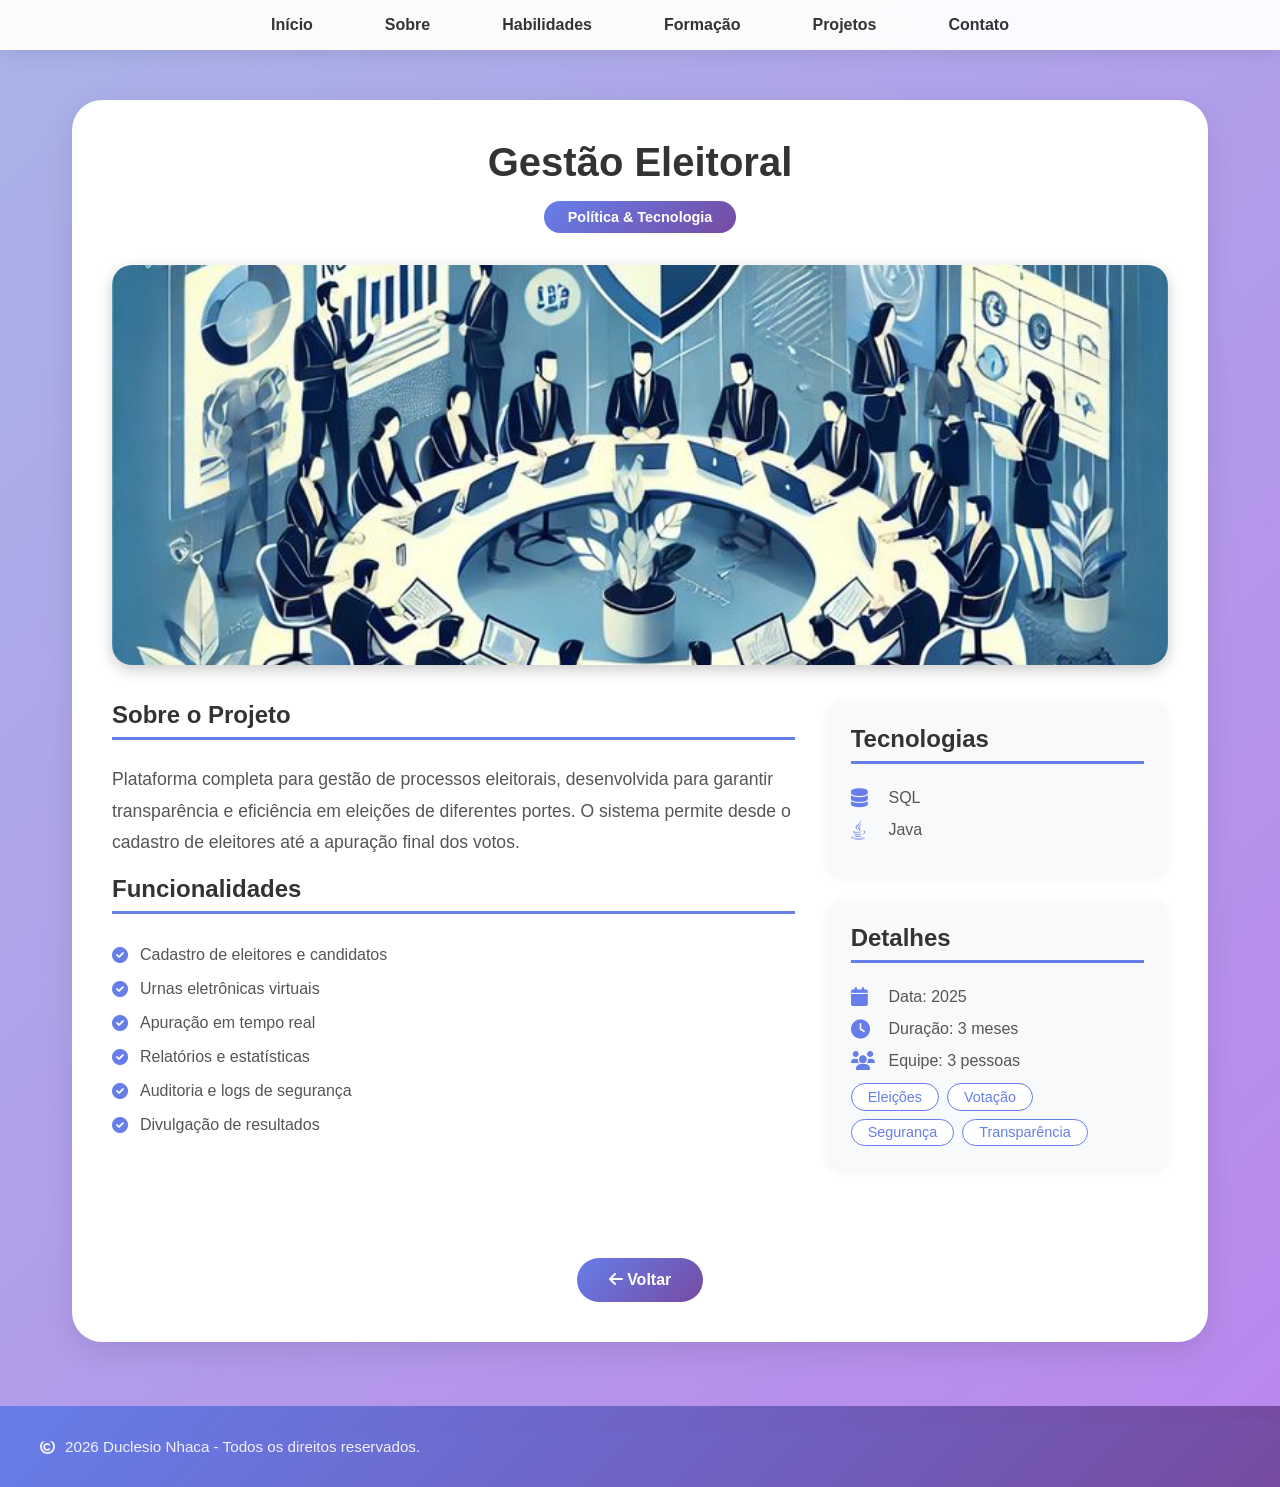
==== projeto-eleitoral.html @ 6b8e03f1 "criado portifolio" ====
<!DOCTYPE html>
<html lang="pt">
<head>
    <meta charset="UTF-8">
    <meta name="viewport" content="width=device-width, initial-scale=1.0">
    <link rel="stylesheet" href="style.css">
    <link rel="stylesheet" href="https://cdnjs.cloudflare.com/ajax/libs/font-awesome/6.0.0/css/all.min.css">
    <title>Gestão Eleitoral - Detalhes do Projeto</title>
</head>
<body>
   
    <div class="menu">
        <ul>
            <li><a href="index.html#home">Início</a></li>
            <li><a href="index.html#sobre">Sobre</a></li>
            <li><a href="index.html#habilidades">Habilidades</a></li>
            <li><a href="index.html#formacao">Formação</a></li>
            <li><a href="index.html#projetos">Projetos</a></li>
            <li><a href="index.html#contato">Contato</a></li>
        </ul>
    </div>

 
    <div class="projeto-container">
        <div class="projeto-card">
          
            <div class="projeto-header">
                <h1>Gestão Eleitoral</h1>
                <span class="projeto-categoria">Política & Tecnologia</span>
            </div>

            
            <img src="sge.jfif" alt="Gestão Eleitoral" class="projeto-imagem-principal">

            
            <div class="projeto-grid">
                
                <div class="projeto-descricao">
                    <h2>Sobre o Projeto</h2>
                    <p>
                        Plataforma completa para gestão de processos eleitorais, 
                        desenvolvida para garantir transparência e eficiência em 
                        eleições de diferentes portes. O sistema permite desde o 
                        cadastro de eleitores até a apuração final dos votos.
                    </p>
                    
                    <h2>Funcionalidades</h2>
                    <ul>
                        <li><i class="fas fa-check-circle"></i> Cadastro de eleitores e candidatos</li>
                        <li><i class="fas fa-check-circle"></i> Urnas eletrônicas virtuais</li>
                        <li><i class="fas fa-check-circle"></i> Apuração em tempo real</li>
                        <li><i class="fas fa-check-circle"></i> Relatórios e estatísticas</li>
                        <li><i class="fas fa-check-circle"></i> Auditoria e logs de segurança</li>
                        <li><i class="fas fa-check-circle"></i> Divulgação de resultados</li>
                    </ul>
                </div>

              
                <div class="projeto-lateral">
                  
                    <div class="projeto-info-card">
                        <h2>Tecnologias</h2>
                        <p><i class="fas fa-database"></i> SQL</p>
                        <p><i class="fab fa-java"></i> Java</p>
                    </div>

                    
                    <div class="projeto-info-card">
                        <h2>Detalhes</h2>
                        <p><i class="fas fa-calendar"></i> Data: 2025</p>
                        <p><i class="fas fa-clock"></i> Duração: 3 meses</p>
                        <p><i class="fas fa-users"></i> Equipe: 3 pessoas</p>
                        <div class="projeto-tags">
                            <span class="projeto-tag">Eleições</span>
                            <span class="projeto-tag">Votação</span>
                            <span class="projeto-tag">Segurança</span>
                            <span class="projeto-tag">Transparência</span>
                        </div>
                    </div>
                </div>
            </div>

          <!--
            <div class="projeto-botoes">
                <a href="#" class="btn-demo"><i class="fas fa-play"></i> Ver Demo</a>
                <a href="#" class="btn-codigo"><i class="fab fa-github"></i> Código Fonte</a>
            </div>
        -->

           
            <div style="text-align: center; margin-top: 2rem;">
    <a href="javascript:history.back()" class="btn-voltar">
        <i class="fas fa-arrow-left"></i> Voltar
    </a>
    
  
   
   
</div>
        </div>
    </div>

   
    <footer class="projeto-footer">
    <div class="rodape-inferior" style="border-top: none; padding-top: 0;">
        <p class="copyright">
            <i class="far fa-copyright"></i> 2026 Duclesio Nhaca - Todos os direitos reservados.
        </p>
    </div>
</footer>
</body>
</html>
---- style.css ----
* {
    margin: 0;
    padding: 0;
    box-sizing: border-box;
    font-family: 'Segoe UI', Tahoma, Geneva, Verdana, sans-serif;
}

html {
    scroll-behavior: smooth;
}

body {
    background: linear-gradient(135deg, #a9b4e7 0%, #ba87ee 100%);
    min-height: 100vh;
    color: #333;
}


.menu {
    background: rgba(255, 255, 255, 0.95);
    padding: 1rem;
    position: fixed;
    width: 100%;
    top: 0;
    z-index: 1000;
    box-shadow: 0 2px 20px rgba(0,0,0,0.1);
    backdrop-filter: blur(10px);
}

.menu ul {
    display: flex;
    justify-content: center;
    list-style: none;
    gap: 2.5rem;
    flex-wrap: wrap;
}

.menu ul li a {
    text-decoration: none;
    color: #333;
    font-weight: 600;
    transition: all 0.3s;
    font-size: 1rem;
    padding: 0.5rem 1rem;
    border-radius: 5px;
}

.menu ul li a:hover {
    color: #667eea;
    background: rgba(102, 126, 234, 0.1);
}


#home {
    text-align: center;
    padding: 4rem 2rem;
    background: rgba(255, 255, 255, 0.1);
    border-radius: 30px;
    backdrop-filter: blur(10px);
    box-shadow: 0 8px 32px rgba(31, 38, 135, 0.37);
    margin: 80px auto 2rem;
    max-width: 1200px;
    border: 1px solid rgba(255, 255, 255, 0.18);
    color: white;
}

.minha-foto {
    width: 250px;
    height: 250px;
    border-radius: 50%;
    object-fit: cover;
    border: 4px solid white;
    box-shadow: 0 0 30px rgba(0,0,0,0.3);
    margin-bottom: 1.5rem;
    transition: transform 0.3s;
}

.minha-foto:hover {
    transform: scale(1.05);
}

#home h1 {
    font-size: 2.8rem;
    margin-bottom: 0.5rem;
    font-weight: 700;
}

#home h2 {
    font-size: 1.8rem;
    font-weight: 400;
    opacity: 0.95;
}


main {
    max-width: 1200px;
    margin: 0 auto;
    padding: 0 2rem;
}


.secao {
    background: white;
    border-radius: 20px;
    padding: 2.5rem;
    margin-bottom: 2rem;
    box-shadow: 0 10px 30px rgba(0,0,0,0.1);
    transition: all 0.3s;
    border: 1px solid rgba(255,255,255,0.1);
}

.secao:hover {
    transform: translateY(-5px);
    box-shadow: 0 15px 40px rgba(0,0,0,0.15);
}

.secao h2 {
    font-size: 2.2rem;
    margin-bottom: 1.8rem;
    color: #333;
    border-bottom: 4px solid #667eea;
    padding-bottom: 0.5rem;
    display: inline-block;
}


#sobre p {
    font-size: 1.15rem;
    line-height: 1.9;
    color: #242222;
}


#projetos {
    background: linear-gradient(135deg, #667eea 0%, #764ba2 100%);
    color: white;
}

#projetos h2 {
    color: white;
    border-bottom-color: white;
}

.container-projetos {
    display: grid;
    grid-template-columns: repeat(auto-fit, minmax(300px, 1fr));
    gap: 2rem;
    margin-top: 2rem;
}

.card-projeto {
    background: rgba(255, 255, 255, 0.1);
    border-radius: 15px;
    overflow: hidden;
    transition: all 0.3s;
    border: 1px solid rgba(255,255,255,0.2);
}

.card-projeto:hover {
    transform: translateY(-10px);
    background: rgba(255, 255, 255, 0.2);
}

.img-projeto {
    width: 100%;
    height: 200px;
    object-fit: cover;
}

.card-projeto div {
    padding: 1.5rem;
}

.card-projeto p {
    color: white;
    font-size: 1rem;
    margin-bottom: 1rem;
}

.card-projeto strong {
    color: white;
    font-weight: 600;
}

.btn-projeto {
    background: white;
    color: #667eea;
    border: none;
    padding: 0.7rem 1.5rem;
    border-radius: 25px;
    font-weight: 600;
    cursor: pointer;
    transition: all 0.3s;
    width: 100%;
    font-size: 1rem;
}

.btn-projeto:hover {
    background: #667eea;
    color: white;
    transform: scale(1.05);
}


.lista-habilidades {
    display: grid;
    grid-template-columns: repeat(auto-fit, minmax(150px, 1fr));
    gap: 1rem;
    list-style: none;
}

.lista-habilidades li {
    background: linear-gradient(135deg, #667eea 0%, #764ba2 100%);
    color: white;
    padding: 1rem;
    border-radius: 10px;
    text-align: center;
    font-weight: 600;
    font-size: 1.1rem;
    transition: all 0.3s;
    box-shadow: 0 5px 15px rgba(102, 126, 234, 0.3);
}

.lista-habilidades li:hover {
    transform: scale(1.05);
    box-shadow: 0 8px 25px rgba(102, 126, 234, 0.4);
}


.item-formacao {
    font-size: 1.2rem;
    color: #555;
    background: #f8f9fa;
    padding: 1rem;
    border-radius: 10px;
    border-left: 4px solid #667eea;
    margin-bottom: 1rem;
}

/* ===== CONTATO ===== */
#contato {
    background: linear-gradient(135deg, #667eea 0%, #764ba2 100%);
    color: white;
}

#contato h2 {
    color: white;
    border-bottom-color: white;
}

form {
    max-width: 600px;
    margin: 0 auto;
}

.form-grupo {
    margin-bottom: 1.5rem;
}

label {
    display: block;
    margin-bottom: 0.5rem;
    font-weight: 500;
    color: white;
}

input, textarea {
    width: 100%;
    padding: 1rem;
    border: 2px solid rgba(255,255,255,0.1);
    border-radius: 10px;
    font-size: 1rem;
    transition: all 0.3s;
    background: rgba(255,255,255,0.9);
}

input:focus, textarea:focus {
    outline: none;
    border-color: white;
    box-shadow: 0 0 0 3px rgba(255,255,255,0.3);
}

textarea {
    min-height: 120px;
    resize: vertical;
}

.container-botao {
    text-align: center;
}

.btn-enviar {
    background: white;
    color: #667eea;
    border: none;
    padding: 1rem 3rem;
    border-radius: 30px;
    font-weight: 600;
    font-size: 1.1rem;
    cursor: pointer;
    transition: all 0.3s;
    box-shadow: 0 5px 15px rgba(0,0,0,0.2);
}

.btn-enviar:hover {
    background: #f8f9fa;
    transform: scale(1.05);
    box-shadow: 0 8px 25px rgba(0,0,0,0.3);
}


footer {
    background: linear-gradient(135deg, #667eea 0%, #764ba2 100%);
    padding: 4rem 2rem 2rem;
    margin-top: 4rem;
    color: white;
    position: relative;
    overflow: hidden;
}


footer::before {
    content: '';
    position: absolute;
    top: 0;
    left: 0;
    right: 0;
    height: 50px;
    background: linear-gradient(135deg, #667eea 0%, #764ba2 100%);
    transform: skewY(-1deg) translateY(-25px);
}

footer h2 {
    text-align: center;
    font-size: 2.5rem;
    margin-bottom: 3rem;
    color: white;
    position: relative;
    display: inline-block;
    left: 50%;
    transform: translateX(-50%);
    text-shadow: 2px 2px 4px rgba(0,0,0,0.2);
}

footer h2::after {
    content: '';
    position: absolute;
    bottom: -10px;
    left: 50%;
    transform: translateX(-50%);
    width: 80px;
    height: 4px;
    background: white;
    border-radius: 2px;
}


.cards-sociais {
    display: grid;
    grid-template-columns: repeat(auto-fit, minmax(280px, 1fr));
    gap: 1.5rem;
    max-width: 1200px;
    margin: 0 auto 3rem;
    padding: 0 1rem;
}

.card-social {
    background: rgba(255, 255, 255, 0.1);
    backdrop-filter: blur(10px);
    border: 1px solid rgba(255, 255, 255, 0.2);
    border-radius: 15px;
    padding: 1.2rem;
    text-decoration: none;
    color: white;
    display: flex;
    align-items: center;
    gap: 1rem;
    position: relative;
    transition: all 0.3s ease;
    overflow: hidden;
}

.card-social::before {
    content: '';
    position: absolute;
    top: 0;
    left: 0;
    width: 100%;
    height: 100%;
    background: linear-gradient(45deg, transparent, rgba(255, 255, 255, 0.1), transparent);
    transform: translateX(-100%);
    transition: transform 0.6s;
}

.card-social:hover {
    transform: translateY(-5px);
    box-shadow: 0 15px 30px rgba(0, 0, 0, 0.3);
}

.card-social:hover::before {
    transform: translateX(100%);
}


.card-social.email:hover { background: linear-gradient(135deg, #D44638, #B23121); }
.card-social.whatsapp:hover { background: linear-gradient(135deg, #25D366, #128C7E); }
.card-social.linkedin:hover { background: linear-gradient(135deg, #0077B5, #005582); }
.card-social.github:hover { background: linear-gradient(135deg, #333, #24292e); }
.card-social.facebook:hover { background: linear-gradient(135deg, #1877F2, #0D5AB9); }
.card-social.instagram:hover { background: linear-gradient(135deg, #E4405F, #D42F7C, #833AB4); }

.icone-social {
    width: 50px;
    height: 50px;
    background: rgba(255, 255, 255, 0.2);
    border-radius: 50%;
    display: flex;
    align-items: center;
    justify-content: center;
    font-size: 1.5rem;
    transition: all 0.3s;
    flex-shrink: 0;
}

.card-social:hover .icone-social {
    transform: scale(1.1);
    background: white;
    color: #667eea;
}

.info-social {
    flex: 1;
    min-width: 0;
}

.info-social h3 {
    font-size: 1.2rem;
    margin-bottom: 0.2rem;
    font-weight: 600;
    white-space: nowrap;
    overflow: hidden;
    text-overflow: ellipsis;
}

.info-social p {
    font-size: 0.85rem;
    opacity: 0.9;
    white-space: nowrap;
    overflow: hidden;
    text-overflow: ellipsis;
}

.seta-social {
    width: 30px;
    height: 30px;
    background: rgba(255, 255, 255, 0.2);
    border-radius: 50%;
    display: flex;
    align-items: center;
    justify-content: center;
    transition: all 0.3s;
    flex-shrink: 0;
}

.card-social:hover .seta-social {
    background: white;
    color: #667eea;
    transform: translateX(5px);
}


.info-contato-simples {
    display: flex;
    justify-content: center;
    gap: 2rem;
    flex-wrap: wrap;
    margin-bottom: 2rem;
    padding: 1.5rem;
    background: rgba(255, 255, 255, 0.1);
    border-radius: 50px;
    backdrop-filter: blur(10px);
    max-width: 800px;
    margin-left: auto;
    margin-right: auto;
}

.item-contato {
    display: flex;
    align-items: center;
    gap: 0.8rem;
    color: white;
    font-size: 1rem;
}

.item-contato i {
    font-size: 1.2rem;
    width: 24px;
    text-align: center;
}


.links-rapidos {
    display: flex;
    justify-content: center;
    gap: 2rem;
    flex-wrap: wrap;
    margin-bottom: 2rem;
}

.link-rapido {
    color: white;
    text-decoration: none;
    font-weight: 500;
    padding: 0.5rem 1rem;
    border-radius: 25px;
    transition: all 0.3s;
    position: relative;
}

.link-rapido::after {
    content: '';
    position: absolute;
    bottom: 0;
    left: 50%;
    transform: translateX(-50%);
    width: 0;
    height: 2px;
    background: white;
    transition: width 0.3s;
}

.link-rapido:hover {
    background: rgba(255, 255, 255, 0.1);
}

.link-rapido:hover::after {
    width: 80%;
}


.rodape-inferior {
    border-top: 1px solid rgba(255, 255, 255, 0.2);
    padding-top: 2rem;
    display: flex;
    justify-content: space-between;
    align-items: center;
    flex-wrap: wrap;
    gap: 1rem;
    max-width: 1200px;
    margin: 0 auto;
}

.copyright {
    color: rgba(255, 255, 255, 0.8);
    font-size: 0.95rem;
}

.copyright i {
    margin-right: 0.3rem;
}

.sociais-mini {
    display: flex;
    gap: 0.8rem;
}

.mini-social {
    width: 40px;
    height: 40px;
    background: rgba(255, 255, 255, 0.1);
    border-radius: 50%;
    display: flex;
    align-items: center;
    justify-content: center;
    color: white;
    text-decoration: none;
    transition: all 0.3s;
    border: 1px solid rgba(255, 255, 255, 0.2);
    font-size: 1.1rem;
    position: relative;
}

.mini-social:hover {
    background: white;
    color: #667eea;
    transform: translateY(-3px);
}


.mini-social::before {
    content: attr(title);
    position: absolute;
    bottom: 100%;
    left: 50%;
    transform: translateX(-50%) translateY(-10px);
    background: rgba(0, 0, 0, 0.8);
    color: white;
    padding: 0.5rem 1rem;
    border-radius: 5px;
    font-size: 0.8rem;
    white-space: nowrap;
    opacity: 0;
    visibility: hidden;
    transition: all 0.3s;
    pointer-events: none;
}

.mini-social::after {
    content: '';
    position: absolute;
    bottom: 100%;
    left: 50%;
    transform: translateX(-50%) translateY(5px);
    border-width: 5px;
    border-style: solid;
    border-color: rgba(0, 0, 0, 0.8) transparent transparent transparent;
    opacity: 0;
    visibility: hidden;
    transition: all 0.3s;
}

.mini-social:hover::before,
.mini-social:hover::after {
    opacity: 1;
    visibility: visible;
    transform: translateX(-50%) translateY(0);
}


@keyframes fadeIn {
    from {
        opacity: 0;
        transform: translateY(20px);
    }
    to {
        opacity: 1;
        transform: translateY(0);
    }
}

.secao {
    animation: fadeIn 0.6s ease-out;
}


@media (max-width: 768px) {
    .menu ul {
        gap: 1rem;
    }
    
    .menu ul li a {
        font-size: 0.9rem;
        padding: 0.3rem 0.5rem;
    }
    
    #home h1 {
        font-size: 2rem;
    }
    
    #home h2 {
        font-size: 1.3rem;
    }
    
    .minha-foto {
        width: 180px;
        height: 180px;
    }
    
    .secao {
        padding: 1.5rem;
    }
    
    .secao h2 {
        font-size: 1.8rem;
    }
    
    .lista-habilidades {
        grid-template-columns: repeat(2, 1fr);
    }
    
    footer h2 {
        font-size: 2rem;
        margin-bottom: 2rem;
    }

    .cards-sociais {
        grid-template-columns: 1fr;
    }

    .info-contato-simples {
        flex-direction: column;
        align-items: center;
        gap: 1rem;
        border-radius: 20px;
        padding: 1.5rem;
    }

    .item-contato {
        width: 100%;
        justify-content: center;
    }

    .links-rapidos {
        gap: 1rem;
    }

    .link-rapido {
        font-size: 0.9rem;
        padding: 0.4rem 0.8rem;
    }

    .rodape-inferior {
        flex-direction: column;
        text-align: center;
    }
}


@media (max-width: 480px) {
    .menu ul {
        gap: 0.5rem;
    }
    
    .menu ul li a {
        font-size: 0.8rem;
        padding: 0.2rem 0.4rem;
    }
    
    #home {
        padding: 2rem 1rem;
    }
    
    #home h1 {
        font-size: 1.6rem;
    }
    
    #home h2 {
        font-size: 1.1rem;
    }
    
    .minha-foto {
        width: 140px;
        height: 140px;
    }
    
    .container-projetos {
        grid-template-columns: 1fr;
    }
    
    .lista-habilidades {
        grid-template-columns: 1fr;
    }
    
    footer {
        padding: 3rem 1rem 1.5rem;
    }

    .card-social {
        padding: 1rem;
    }

    .icone-social {
        width: 45px;
        height: 45px;
        font-size: 1.3rem;
    }

    .info-social h3 {
        font-size: 1.1rem;
    }

    .info-social p {
        font-size: 0.8rem;
    }

    .links-rapidos {
        flex-direction: column;
        align-items: center;
        gap: 0.5rem;
    }

    .link-rapido {
        width: 100%;
        text-align: center;
        padding: 0.6rem;
        background: rgba(255, 255, 255, 0.1);
        border-radius: 25px;
    }

    .link-rapido::after {
        display: none;
    }

    .sociais-mini {
        justify-content: center;
        flex-wrap: wrap;
    }
}



/*Style para os progetos*/
.projeto-container {
    max-width: 1200px;
    margin: 100px auto 2rem;
    padding: 0 2rem;
}


.projeto-card {
    background: white;
    border-radius: 30px;
    padding: 2.5rem;
    box-shadow: 0 10px 30px rgba(0,0,0,0.1);
}


.projeto-header {
    text-align: center;
    margin-bottom: 2rem;
}

.projeto-header h1 {
    font-size: 2.5rem;
    color: #333;
    margin-bottom: 1rem;
}

.projeto-categoria {
    background: linear-gradient(135deg, #667eea 0%, #764ba2 100%);
    color: white;
    padding: 0.5rem 1.5rem;
    border-radius: 25px;
    display: inline-block;
    font-weight: 600;
    font-size: 0.9rem;
}


.projeto-imagem-principal {
    width: 100%;
    max-height: 400px;
    object-fit: cover;
    border-radius: 20px;
    margin-bottom: 2rem;
    box-shadow: 0 5px 15px rgba(0,0,0,0.2);
}


.projeto-grid {
    display: grid;
    grid-template-columns: 2fr 1fr;
    gap: 2rem;
    margin-bottom: 2rem;
}


.projeto-descricao h2,
.projeto-lateral h2 {
    font-size: 1.5rem;
    color: #333;
    border-bottom: 3px solid #667eea;
    padding-bottom: 0.5rem;
    margin-bottom: 1.5rem;
}

.projeto-descricao p {
    font-size: 1.1rem;
    line-height: 1.8;
    color: #555;
    margin-bottom: 1rem;
}

.projeto-descricao ul {
    list-style: none;
    padding: 0;
}

.projeto-descricao ul li {
    padding: 0.5rem 0;
    color: #555;
    display: flex;
    align-items: center;
    gap: 0.5rem;
}

.projeto-descricao ul li i {
    color: #667eea;
    width: 20px;
}


.projeto-info-card {
    background: #f8f9fa;
    border-radius: 15px;
    padding: 1.5rem;
    margin-bottom: 1.5rem;
}

.projeto-info-card p {
    margin: 0.8rem 0;
    color: #555;
    display: flex;
    align-items: center;
    gap: 0.8rem;
}

.projeto-info-card i {
    color: #667eea;
    width: 25px;
    font-size: 1.2rem;
}

/* Tags */
.projeto-tags {
    display: flex;
    flex-wrap: wrap;
    gap: 0.5rem;
    margin-top: 0.5rem;
}

.projeto-tag {
    background: white;
    padding: 0.3rem 1rem;
    border-radius: 20px;
    color: #667eea;
    border: 1px solid #667eea;
    font-size: 0.9rem;
}

/* Galeria */
.projeto-galeria {
    margin-top: 2rem;
}

.projeto-galeria h2 {
    font-size: 1.5rem;
    color: #333;
    border-bottom: 3px solid #667eea;
    padding-bottom: 0.5rem;
    margin-bottom: 1.5rem;
}

.galeria-grid {
    display: grid;
    grid-template-columns: repeat(auto-fit, minmax(200px, 1fr));
    gap: 1rem;
}

.galeria-grid img {
    width: 100%;
    height: 150px;
    object-fit: cover;
    border-radius: 10px;
    transition: transform 0.3s;
    cursor: pointer;
}

.galeria-grid img:hover {
    transform: scale(1.05);
    box-shadow: 0 5px 15px rgba(0,0,0,0.3);
}

/* Botões */
.projeto-botoes {
    text-align: center;
    margin: 2rem 0;
}

.btn-demo, .btn-codigo {
    display: inline-block;
    padding: 0.8rem 1.5rem;
    border-radius: 25px;
    text-decoration: none;
    font-weight: 600;
    margin: 0 0.5rem;
    transition: all 0.3s;
}

.btn-demo {
    background: linear-gradient(135deg, #667eea 0%, #764ba2 100%);
    color: white;
}

.btn-codigo {
    background: #333;
    color: white;
}

.btn-demo:hover, .btn-codigo:hover {
    transform: translateY(-3px);
    box-shadow: 0 5px 15px rgba(0,0,0,0.3);
}

.btn-voltar {
    display: inline-block;
    background: linear-gradient(135deg, #667eea 0%, #764ba2 100%);
    color: white;
    text-decoration: none;
    padding: 0.8rem 2rem;
    border-radius: 25px;
    font-weight: 600;
    margin-top: 2rem;
    transition: all 0.3s;
}

.btn-voltar:hover {
    transform: scale(1.05);
    box-shadow: 0 5px 15px rgba(102, 126, 234, 0.4);
}

/* Footer simplificado para páginas de projeto */
.projeto-footer {
    background: linear-gradient(135deg, #667eea 0%, #764ba2 100%);
    padding: 2rem;
    margin-top: 4rem;
    color: white;
    text-align: center;
}

/* Responsividade */
@media (max-width: 768px) {
    .projeto-grid {
        grid-template-columns: 1fr;
    }
    
    .projeto-header h1 {
        font-size: 2rem;
    }
    
    .projeto-container {
        margin: 80px auto 2rem;
    }
    
    .btn-demo, .btn-codigo {
        display: block;
        margin: 1rem 0;
    }
}

@media (max-width: 480px) {
    .projeto-card {
        padding: 1.5rem;
    }
    
    .projeto-header h1 {
        font-size: 1.6rem;
    }
    
    .galeria-grid {
        grid-template-columns: 1fr;
    }
}


.card-projeto h3 {
    color: white;
    font-size: 1.3rem;
    margin-bottom: 0.8rem;
}


.btn-projeto {
    display: inline-block;
    background: white;
    color: #667eea;
    border: none;
    padding: 0.7rem 1.5rem;
    border-radius: 25px;
    font-weight: 600;
    cursor: pointer;
    transition: all 0.3s;
    width: 100%;
    font-size: 1rem;
    text-align: center;
    text-decoration: none;
}

.btn-projeto:hover {
    background: #667eea;
    color: white;
    transform: scale(1.05);
    text-decoration: none;
}


.menu {
    background: rgba(255, 255, 255, 0.95);
    padding: 1rem;
    position: fixed;
    width: 100%;
    top: 0;
    z-index: 1000;
    box-shadow: 0 2px 20px rgba(0,0,0,0.1);
    backdrop-filter: blur(10px);
}


.projeto-container {
    max-width: 1200px;
    margin: 100px auto 2rem;
    padding: 0 2rem;
}


.projeto-info-card {
    background: #f8f9fa;
    border-radius: 15px;
    padding: 1.5rem;
    margin-bottom: 1.5rem;
    box-shadow: 0 2px 10px rgba(0,0,0,0.05);
}


.projeto-info-card:hover {
    transform: translateY(-3px);
    box-shadow: 0 5px 20px rgba(102, 126, 234, 0.15);
    transition: all 0.3s;
}


.projeto-tag {
    background: white;
    padding: 0.3rem 1rem;
    border-radius: 20px;
    color: #667eea;
    border: 1px solid #667eea;
    font-size: 0.9rem;
    transition: all 0.3s;
}

.projeto-tag:hover {
    background: #667eea;
    color: white;
    transform: scale(1.05);
}

/*
.galeria-grid img {
    width: 100%;
    height: 150px;
    object-fit: cover;
    border-radius: 10px;
    transition: all 0.3s;
    cursor: pointer;
    border: 2px solid transparent;
}*/

.galeria-grid img:hover {
    transform: scale(1.05);
    box-shadow: 0 5px 15px rgba(0,0,0,0.3);
    border-color: #667eea;
}


@media (max-width: 768px) {
    .projeto-grid {
        grid-template-columns: 1fr;
    }
    
    .projeto-header h1 {
        font-size: 2rem;
    }
    
    .projeto-container {
        margin: 80px auto 2rem;
    }
    
    .btn-demo, .btn-codigo {
        display: block;
        margin: 1rem 0;
    }
    
    .projeto-botoes {
        display: flex;
        flex-direction: column;
        gap: 1rem;
    }
}


@media (max-width: 480px) {
    .projeto-card {
        padding: 1.5rem;
    }
    
    .projeto-header h1 {
        font-size: 1.6rem;
    }
    
    .galeria-grid {
        grid-template-columns: 1fr;
    }
    
    .projeto-descricao ul li {
        font-size: 0.95rem;
    }
    
    .projeto-info-card p {
        font-size: 0.95rem;
    }
}


.projeto-card, .card-projeto, .projeto-info-card {
    animation: fadeInUp 0.6s ease-out;
}

@keyframes fadeInUp {
    from {
        opacity: 0;
        transform: translateY(20px);
    }
    to {
        opacity: 1;
        transform: translateY(0);
    }
}


a:focus {
    outline: 2px solid #667eea;
    outline-offset: 2px;
}


.projeto-footer {
    background: linear-gradient(135deg, #667eea 0%, #764ba2 100%);
    padding: 2rem;
    margin-top: 4rem;
    color: white;
    text-align: center;
}

.projeto-footer .copyright {
    color: rgba(255, 255, 255, 0.9);
    font-size: 0.95rem;
}


.btn-projeto {
    display: inline-block;
    background: white;
    color: #667eea;
    border: none;
    padding: 0.7rem 1.5rem;
    border-radius: 25px;
    font-weight: 600;
    cursor: pointer;
    transition: all 0.3s;
    width: 100%;
    font-size: 1rem;
    text-align: center;
    text-decoration: none; 
}

.btn-projeto:hover {
    background: #667eea;
    color: white;
    transform: scale(1.05);
    text-decoration: none;
}
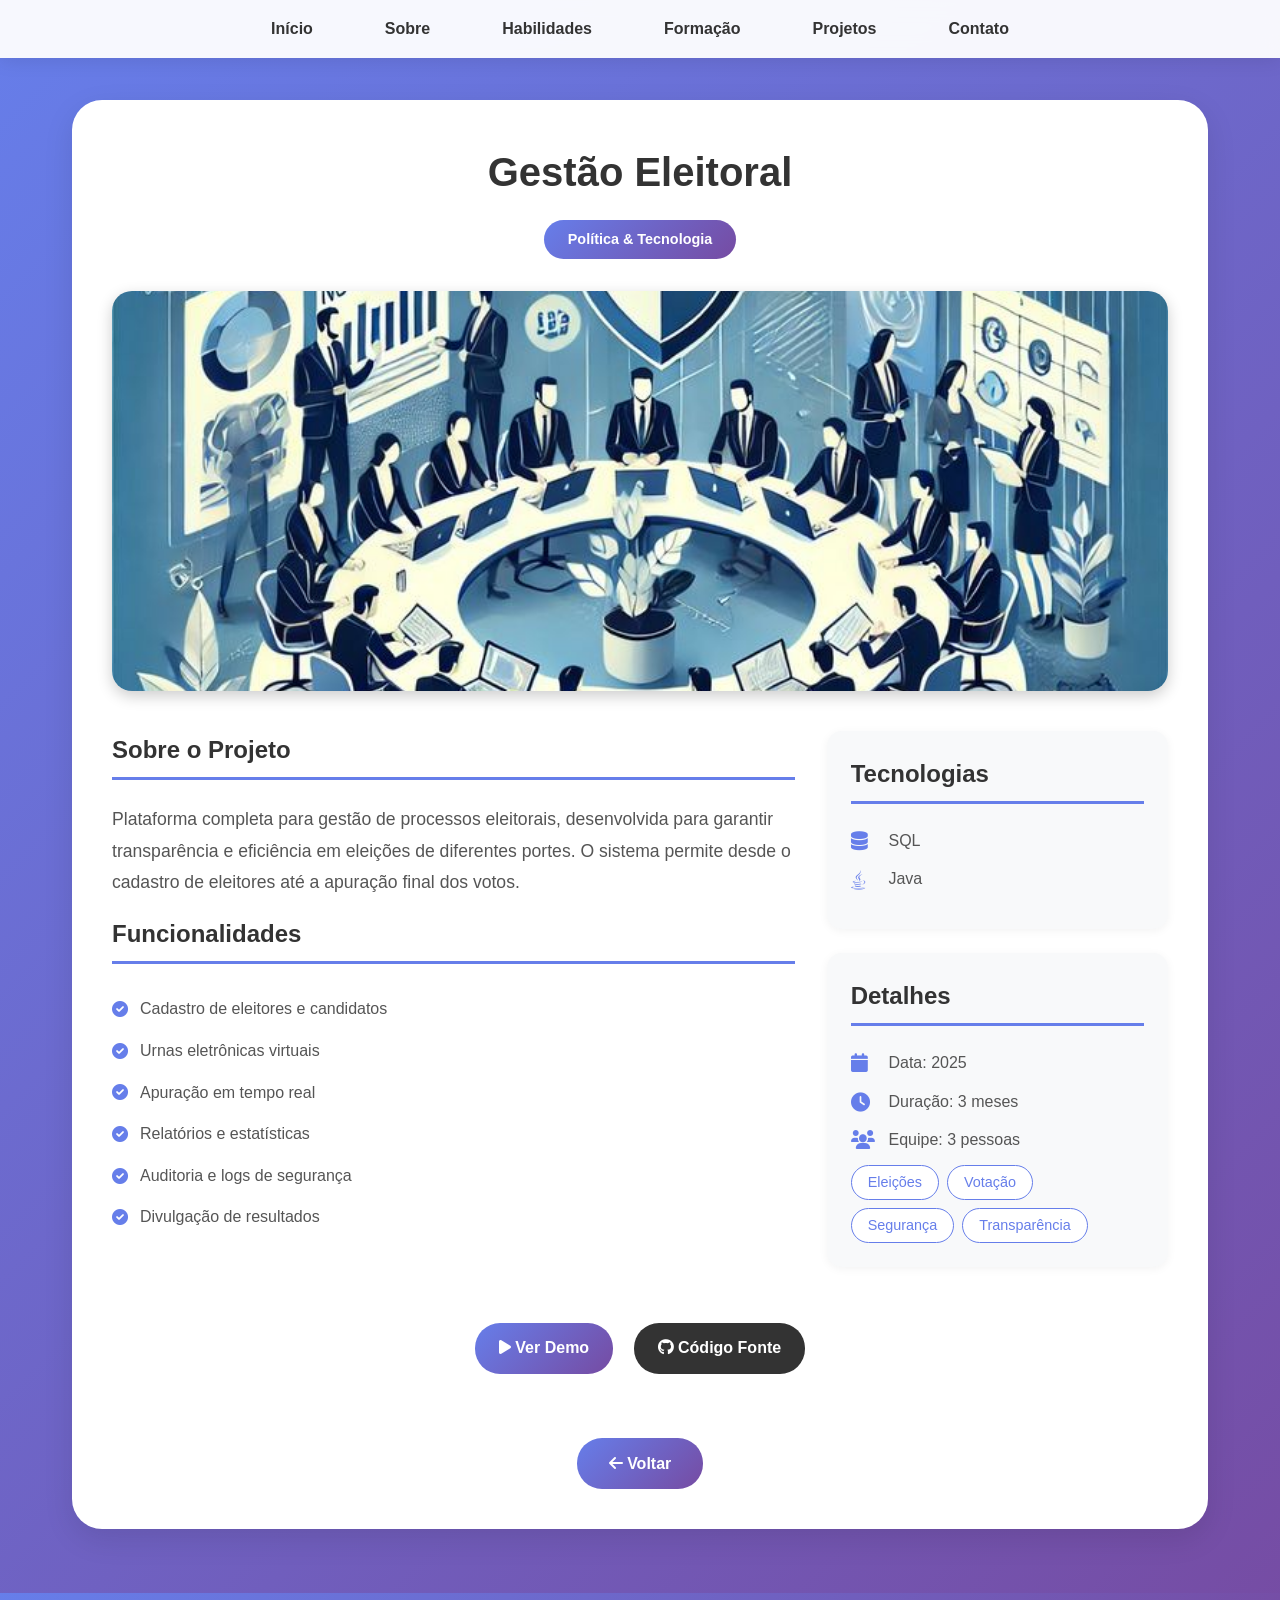
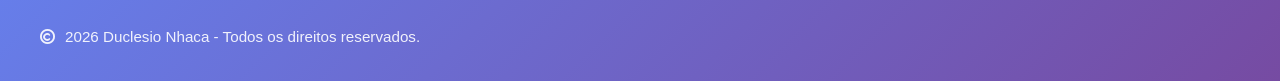
==== commit 091518b1: "mensagem" ====
--- a/projeto-eleitoral.html
+++ b/projeto-eleitoral.html
@@ -80,12 +80,12 @@
                 </div>
             </div>
 
-          <!--
+          
             <div class="projeto-botoes">
                 <a href="#" class="btn-demo"><i class="fas fa-play"></i> Ver Demo</a>
                 <a href="#" class="btn-codigo"><i class="fab fa-github"></i> Código Fonte</a>
             </div>
-        -->
+    
 
            
             <div style="text-align: center; margin-top: 2rem;">
--- a/style.css
+++ b/style.css
@@ -2,7 +2,6 @@
     margin: 0;
     padding: 0;
     box-sizing: border-box;
-    font-family: 'Segoe UI', Tahoma, Geneva, Verdana, sans-serif;
 }
 
 html {
@@ -10,14 +9,16 @@
 }
 
 body {
-    background: linear-gradient(135deg, #a9b4e7 0%, #ba87ee 100%);
+    background: linear-gradient(135deg, #667eea 0%, #764ba2 100%);
     min-height: 100vh;
     color: #333;
-}
-
-
+    font-family: 'Segoe UI', Tahoma, Geneva, Verdana, sans-serif;
+    line-height: 1.6;
+}
+
+/* ===== MENU ===== */
 .menu {
-    background: rgba(255, 255, 255, 0.95);
+    background: rgba(255, 255, 255, 0.98);
     padding: 1rem;
     position: fixed;
     width: 100%;
@@ -25,6 +26,7 @@
     z-index: 1000;
     box-shadow: 0 2px 20px rgba(0,0,0,0.1);
     backdrop-filter: blur(10px);
+    transition: all 0.3s;
 }
 
 .menu ul {
@@ -43,6 +45,19 @@
     font-size: 1rem;
     padding: 0.5rem 1rem;
     border-radius: 5px;
+    position: relative;
+}
+
+.menu ul li a::after {
+    content: '';
+    position: absolute;
+    bottom: 0;
+    left: 50%;
+    transform: translateX(-50%);
+    width: 0;
+    height: 2px;
+    background: #667eea;
+    transition: width 0.3s;
 }
 
 .menu ul li a:hover {
@@ -50,15 +65,19 @@
     background: rgba(102, 126, 234, 0.1);
 }
 
-
+.menu ul li a:hover::after {
+    width: 80%;
+}
+
+/* ===== HEADER/HOME ===== */
 #home {
     text-align: center;
-    padding: 4rem 2rem;
-    background: rgba(255, 255, 255, 0.1);
-    border-radius: 30px;
+    padding: 6rem 2rem 4rem;
+    background: rgba(255, 255, 255, 0.15);
+    border-radius: 0 0 30px 30px;
     backdrop-filter: blur(10px);
     box-shadow: 0 8px 32px rgba(31, 38, 135, 0.37);
-    margin: 80px auto 2rem;
+    margin: 60px auto 2rem;
     max-width: 1200px;
     border: 1px solid rgba(255, 255, 255, 0.18);
     color: white;
@@ -72,33 +91,38 @@
     border: 4px solid white;
     box-shadow: 0 0 30px rgba(0,0,0,0.3);
     margin-bottom: 1.5rem;
-    transition: transform 0.3s;
+    transition: all 0.3s;
+    cursor: pointer;
 }
 
 .minha-foto:hover {
     transform: scale(1.05);
+    box-shadow: 0 0 40px rgba(255,255,255,0.5);
 }
 
 #home h1 {
-    font-size: 2.8rem;
+    font-size: 3rem;
     margin-bottom: 0.5rem;
     font-weight: 700;
+    animation: fadeInUp 0.8s ease;
 }
 
 #home h2 {
     font-size: 1.8rem;
     font-weight: 400;
     opacity: 0.95;
-}
-
-
+    margin-bottom: 1.5rem;
+    animation: fadeInUp 0.8s ease 0.2s backwards;
+}
+
+/* ===== MAIN ===== */
 main {
     max-width: 1200px;
     margin: 0 auto;
     padding: 0 2rem;
 }
 
-
+/* ===== SEÇÕES ===== */
 .secao {
     background: white;
     border-radius: 20px;
@@ -107,6 +131,7 @@
     box-shadow: 0 10px 30px rgba(0,0,0,0.1);
     transition: all 0.3s;
     border: 1px solid rgba(255,255,255,0.1);
+    animation: fadeInUp 0.6s ease-out;
 }
 
 .secao:hover {
@@ -121,16 +146,18 @@
     border-bottom: 4px solid #667eea;
     padding-bottom: 0.5rem;
     display: inline-block;
-}
-
-
+    position: relative;
+}
+
+/* ===== SOBRE ===== */
 #sobre p {
     font-size: 1.15rem;
     line-height: 1.9;
-    color: #242222;
-}
-
-
+    color: #555;
+    text-align: justify;
+}
+
+/* ===== PROJETOS ===== */
 #projetos {
     background: linear-gradient(135deg, #667eea 0%, #764ba2 100%);
     color: white;
@@ -143,7 +170,7 @@
 
 .container-projetos {
     display: grid;
-    grid-template-columns: repeat(auto-fit, minmax(300px, 1fr));
+    grid-template-columns: repeat(auto-fit, minmax(320px, 1fr));
     gap: 2rem;
     margin-top: 2rem;
 }
@@ -154,32 +181,61 @@
     overflow: hidden;
     transition: all 0.3s;
     border: 1px solid rgba(255,255,255,0.2);
+    cursor: pointer;
 }
 
 .card-projeto:hover {
     transform: translateY(-10px);
     background: rgba(255, 255, 255, 0.2);
+    box-shadow: 0 10px 30px rgba(0,0,0,0.2);
 }
 
 .img-projeto {
     width: 100%;
-    height: 200px;
+    height: 220px;
     object-fit: cover;
+    transition: transform 0.3s;
+}
+
+.card-projeto:hover .img-projeto {
+    transform: scale(1.05);
 }
 
 .card-projeto div {
     padding: 1.5rem;
 }
 
+.card-projeto h3 {
+    font-size: 1.5rem;
+    margin-bottom: 0.8rem;
+    color: white;
+}
+
 .card-projeto p {
-    color: white;
+    color: rgba(255, 255, 255, 0.9);
     font-size: 1rem;
     margin-bottom: 1rem;
+    line-height: 1.5;
 }
 
 .card-projeto strong {
     color: white;
     font-weight: 600;
+}
+
+.tecnologias {
+    display: flex;
+    flex-wrap: wrap;
+    gap: 0.5rem;
+    margin: 1rem 0;
+}
+
+.tech-tag {
+    background: rgba(255, 255, 255, 0.2);
+    padding: 0.3rem 0.8rem;
+    border-radius: 20px;
+    font-size: 0.8rem;
+    font-weight: 500;
 }
 
 .btn-projeto {
@@ -193,15 +249,17 @@
     transition: all 0.3s;
     width: 100%;
     font-size: 1rem;
+    margin-top: 0.5rem;
 }
 
 .btn-projeto:hover {
     background: #667eea;
     color: white;
     transform: scale(1.05);
-}
-
-
+    box-shadow: 0 5px 15px rgba(0,0,0,0.2);
+}
+
+/* ===== HABILIDADES ===== */
 .lista-habilidades {
     display: grid;
     grid-template-columns: repeat(auto-fit, minmax(150px, 1fr));
@@ -219,22 +277,46 @@
     font-size: 1.1rem;
     transition: all 0.3s;
     box-shadow: 0 5px 15px rgba(102, 126, 234, 0.3);
+    cursor: pointer;
+    position: relative;
+    overflow: hidden;
+}
+
+.lista-habilidades li::before {
+    content: '';
+    position: absolute;
+    top: 0;
+    left: -100%;
+    width: 100%;
+    height: 100%;
+    background: linear-gradient(90deg, transparent, rgba(255,255,255,0.3), transparent);
+    transition: left 0.5s;
 }
 
 .lista-habilidades li:hover {
     transform: scale(1.05);
-    box-shadow: 0 8px 25px rgba(102, 126, 234, 0.4);
-}
-
-
+    box-shadow: 0 8px 25px rgba(102, 126, 234, 0.5);
+}
+
+.lista-habilidades li:hover::before {
+    left: 100%;
+}
+
+/* ===== FORMAÇÃO ===== */
 .item-formacao {
     font-size: 1.2rem;
     color: #555;
     background: #f8f9fa;
-    padding: 1rem;
+    padding: 1rem 1.5rem;
     border-radius: 10px;
     border-left: 4px solid #667eea;
     margin-bottom: 1rem;
+    transition: all 0.3s;
+}
+
+.item-formacao:hover {
+    transform: translateX(10px);
+    background: #f0f2f5;
 }
 
 /* ===== CONTATO ===== */
@@ -248,13 +330,28 @@
     border-bottom-color: white;
 }
 
+/* ===== FORMULÁRIO DE CONTATO OTIMIZADO ===== */
 form {
-    max-width: 600px;
+    max-width: 800px;
     margin: 0 auto;
+}
+
+/* Grid para campos lado a lado */
+.form-row {
+    display: grid;
+    grid-template-columns: 1fr 1fr;
+    gap: 1.5rem;
+    margin-bottom: 1.5rem;
 }
 
 .form-grupo {
     margin-bottom: 1.5rem;
+}
+
+/* Campo de mensagem ocupa toda largura */
+.form-grupo-full {
+    margin-bottom: 1.5rem;
+    grid-column: span 2;
 }
 
 label {
@@ -262,72 +359,180 @@
     margin-bottom: 0.5rem;
     font-weight: 500;
     color: white;
+    font-size: 0.9rem;
+}
+
+label i {
+    margin-right: 0.5rem;
 }
 
 input, textarea {
     width: 100%;
-    padding: 1rem;
-    border: 2px solid rgba(255,255,255,0.1);
-    border-radius: 10px;
+    padding: 0.9rem 1rem;
+    border: 2px solid rgba(255,255,255,0.2);
+    border-radius: 12px;
     font-size: 1rem;
     transition: all 0.3s;
-    background: rgba(255,255,255,0.9);
+    background: rgba(255,255,255,0.95);
+    font-family: inherit;
+}
+
+input:hover, textarea:hover {
+    border-color: rgba(255,255,255,0.5);
 }
 
 input:focus, textarea:focus {
     outline: none;
     border-color: white;
-    box-shadow: 0 0 0 3px rgba(255,255,255,0.3);
+    box-shadow: 0 0 0 3px rgba(255,255,255,0.2);
+    transform: translateY(-2px);
+    background: white;
 }
 
 textarea {
-    min-height: 120px;
+    min-height: 130px;
     resize: vertical;
 }
 
 .container-botao {
     text-align: center;
+    margin-top: 1rem;
 }
 
 .btn-enviar {
     background: white;
     color: #667eea;
     border: none;
-    padding: 1rem 3rem;
-    border-radius: 30px;
+    padding: 1rem 2.5rem;
+    border-radius: 50px;
     font-weight: 600;
     font-size: 1.1rem;
     cursor: pointer;
     transition: all 0.3s;
-    box-shadow: 0 5px 15px rgba(0,0,0,0.2);
+    box-shadow: 0 5px 20px rgba(0,0,0,0.2);
+    position: relative;
+    overflow: hidden;
+    display: inline-flex;
+    align-items: center;
+    gap: 0.8rem;
+}
+
+.btn-enviar i {
+    font-size: 1.1rem;
+    transition: transform 0.3s;
+}
+
+.btn-enviar:hover i {
+    transform: translateX(5px);
+}
+
+.btn-enviar::before {
+    content: '';
+    position: absolute;
+    top: 50%;
+    left: 50%;
+    width: 0;
+    height: 0;
+    border-radius: 50%;
+    background: rgba(102, 126, 234, 0.2);
+    transform: translate(-50%, -50%);
+    transition: width 0.6s, height 0.6s;
+}
+
+.btn-enviar:hover::before {
+    width: 300px;
+    height: 300px;
 }
 
 .btn-enviar:hover {
-    background: #f8f9fa;
-    transform: scale(1.05);
+    background: #667eea;
+    color: white;
+    transform: translateY(-3px);
     box-shadow: 0 8px 25px rgba(0,0,0,0.3);
 }
 
-
+.btn-enviar:active {
+    transform: translateY(0);
+}
+
+/* Estilos para mensagens de erro */
+.mensagem-erro {
+    font-size: 0.75rem;
+    margin-top: 0.3rem;
+    display: flex;
+    align-items: center;
+    gap: 0.3rem;
+}
+
+.mensagem-erro i {
+    font-size: 0.7rem;
+}
+
+/* Estilos para campos com sucesso */
+input.valid, textarea.valid {
+    border-color: #51cf66;
+    background: #f0fff4;
+}
+
+input.invalid, textarea.invalid {
+    border-color: #ff6b6b;
+    background: #fff5f5;
+}
+
+/* Ícone de validação */
+.input-wrapper {
+    position: relative;
+    width: 100%;
+}
+
+.validacao-icon {
+    position: absolute;
+    right: 15px;
+    top: 50%;
+    transform: translateY(-50%);
+    font-size: 1rem;
+    pointer-events: none;
+}
+
+/* Responsividade */
+@media (max-width: 768px) {
+    .form-row {
+        grid-template-columns: 1fr;
+        gap: 1rem;
+    }
+    
+    .form-grupo-full {
+        grid-column: span 1;
+    }
+    
+    .btn-enviar {
+        padding: 0.9rem 2rem;
+        font-size: 1rem;
+    }
+    
+    input, textarea {
+        padding: 0.8rem 1rem;
+    }
+}
+
+@media (max-width: 480px) {
+    form {
+        padding: 0 0.5rem;
+    }
+    
+    .btn-enviar {
+        width: 100%;
+        justify-content: center;
+    }
+}
+
+/* ===== FOOTER ===== */
 footer {
     background: linear-gradient(135deg, #667eea 0%, #764ba2 100%);
     padding: 4rem 2rem 2rem;
     margin-top: 4rem;
     color: white;
     position: relative;
-    overflow: hidden;
-}
-
-
-footer::before {
-    content: '';
-    position: absolute;
-    top: 0;
-    left: 0;
-    right: 0;
-    height: 50px;
-    background: linear-gradient(135deg, #667eea 0%, #764ba2 100%);
-    transform: skewY(-1deg) translateY(-25px);
 }
 
 footer h2 {
@@ -354,7 +559,7 @@
     border-radius: 2px;
 }
 
-
+/* Cards Sociais */
 .cards-sociais {
     display: grid;
     grid-template-columns: repeat(auto-fit, minmax(280px, 1fr));
@@ -384,12 +589,11 @@
     content: '';
     position: absolute;
     top: 0;
-    left: 0;
+    left: -100%;
     width: 100%;
     height: 100%;
-    background: linear-gradient(45deg, transparent, rgba(255, 255, 255, 0.1), transparent);
-    transform: translateX(-100%);
-    transition: transform 0.6s;
+    background: linear-gradient(90deg, transparent, rgba(255,255,255,0.2), transparent);
+    transition: left 0.5s;
 }
 
 .card-social:hover {
@@ -398,9 +602,8 @@
 }
 
 .card-social:hover::before {
-    transform: translateX(100%);
-}
-
+    left: 100%;
+}
 
 .card-social.email:hover { background: linear-gradient(135deg, #D44638, #B23121); }
 .card-social.whatsapp:hover { background: linear-gradient(135deg, #25D366, #128C7E); }
@@ -437,17 +640,11 @@
     font-size: 1.2rem;
     margin-bottom: 0.2rem;
     font-weight: 600;
-    white-space: nowrap;
-    overflow: hidden;
-    text-overflow: ellipsis;
 }
 
 .info-social p {
     font-size: 0.85rem;
     opacity: 0.9;
-    white-space: nowrap;
-    overflow: hidden;
-    text-overflow: ellipsis;
 }
 
 .seta-social {
@@ -468,7 +665,7 @@
     transform: translateX(5px);
 }
 
-
+/* Info Contato */
 .info-contato-simples {
     display: flex;
     justify-content: center;
@@ -498,7 +695,7 @@
     text-align: center;
 }
 
-
+/* Links Rápidos */
 .links-rapidos {
     display: flex;
     justify-content: center;
@@ -537,7 +734,7 @@
     width: 80%;
 }
 
-
+/* Rodapé Inferior */
 .rodape-inferior {
     border-top: 1px solid rgba(255, 255, 255, 0.2);
     padding-top: 2rem;
@@ -585,7 +782,6 @@
     color: #667eea;
     transform: translateY(-3px);
 }
-
 
 .mini-social::before {
     content: attr(title);
@@ -626,11 +822,11 @@
     transform: translateX(-50%) translateY(0);
 }
 
-
-@keyframes fadeIn {
+/* Animações */
+@keyframes fadeInUp {
     from {
         opacity: 0;
-        transform: translateY(20px);
+        transform: translateY(30px);
     }
     to {
         opacity: 1;
@@ -638,11 +834,34 @@
     }
 }
 
-.secao {
-    animation: fadeIn 0.6s ease-out;
-}
-
-
+@keyframes pulse {
+    0%, 100% {
+        transform: scale(1);
+    }
+    50% {
+        transform: scale(1.05);
+    }
+}
+
+/* Scrollbar Personalizada */
+::-webkit-scrollbar {
+    width: 10px;
+}
+
+::-webkit-scrollbar-track {
+    background: rgba(255, 255, 255, 0.1);
+}
+
+::-webkit-scrollbar-thumb {
+    background: #667eea;
+    border-radius: 5px;
+}
+
+::-webkit-scrollbar-thumb:hover {
+    background: #764ba2;
+}
+
+/* Responsividade */
 @media (max-width: 768px) {
     .menu ul {
         gap: 1rem;
@@ -651,6 +870,10 @@
     .menu ul li a {
         font-size: 0.9rem;
         padding: 0.3rem 0.5rem;
+    }
+    
+    #home {
+        padding: 5rem 1rem 3rem;
     }
     
     #home h1 {
@@ -715,7 +938,6 @@
     }
 }
 
-
 @media (max-width: 480px) {
     .menu ul {
         gap: 0.5rem;
@@ -724,10 +946,6 @@
     .menu ul li a {
         font-size: 0.8rem;
         padding: 0.2rem 0.4rem;
-    }
-    
-    #home {
-        padding: 2rem 1rem;
     }
     
     #home h1 {
@@ -796,7 +1014,6 @@
         flex-wrap: wrap;
     }
 }
-
 
 
 /*Style para os progetos*/
